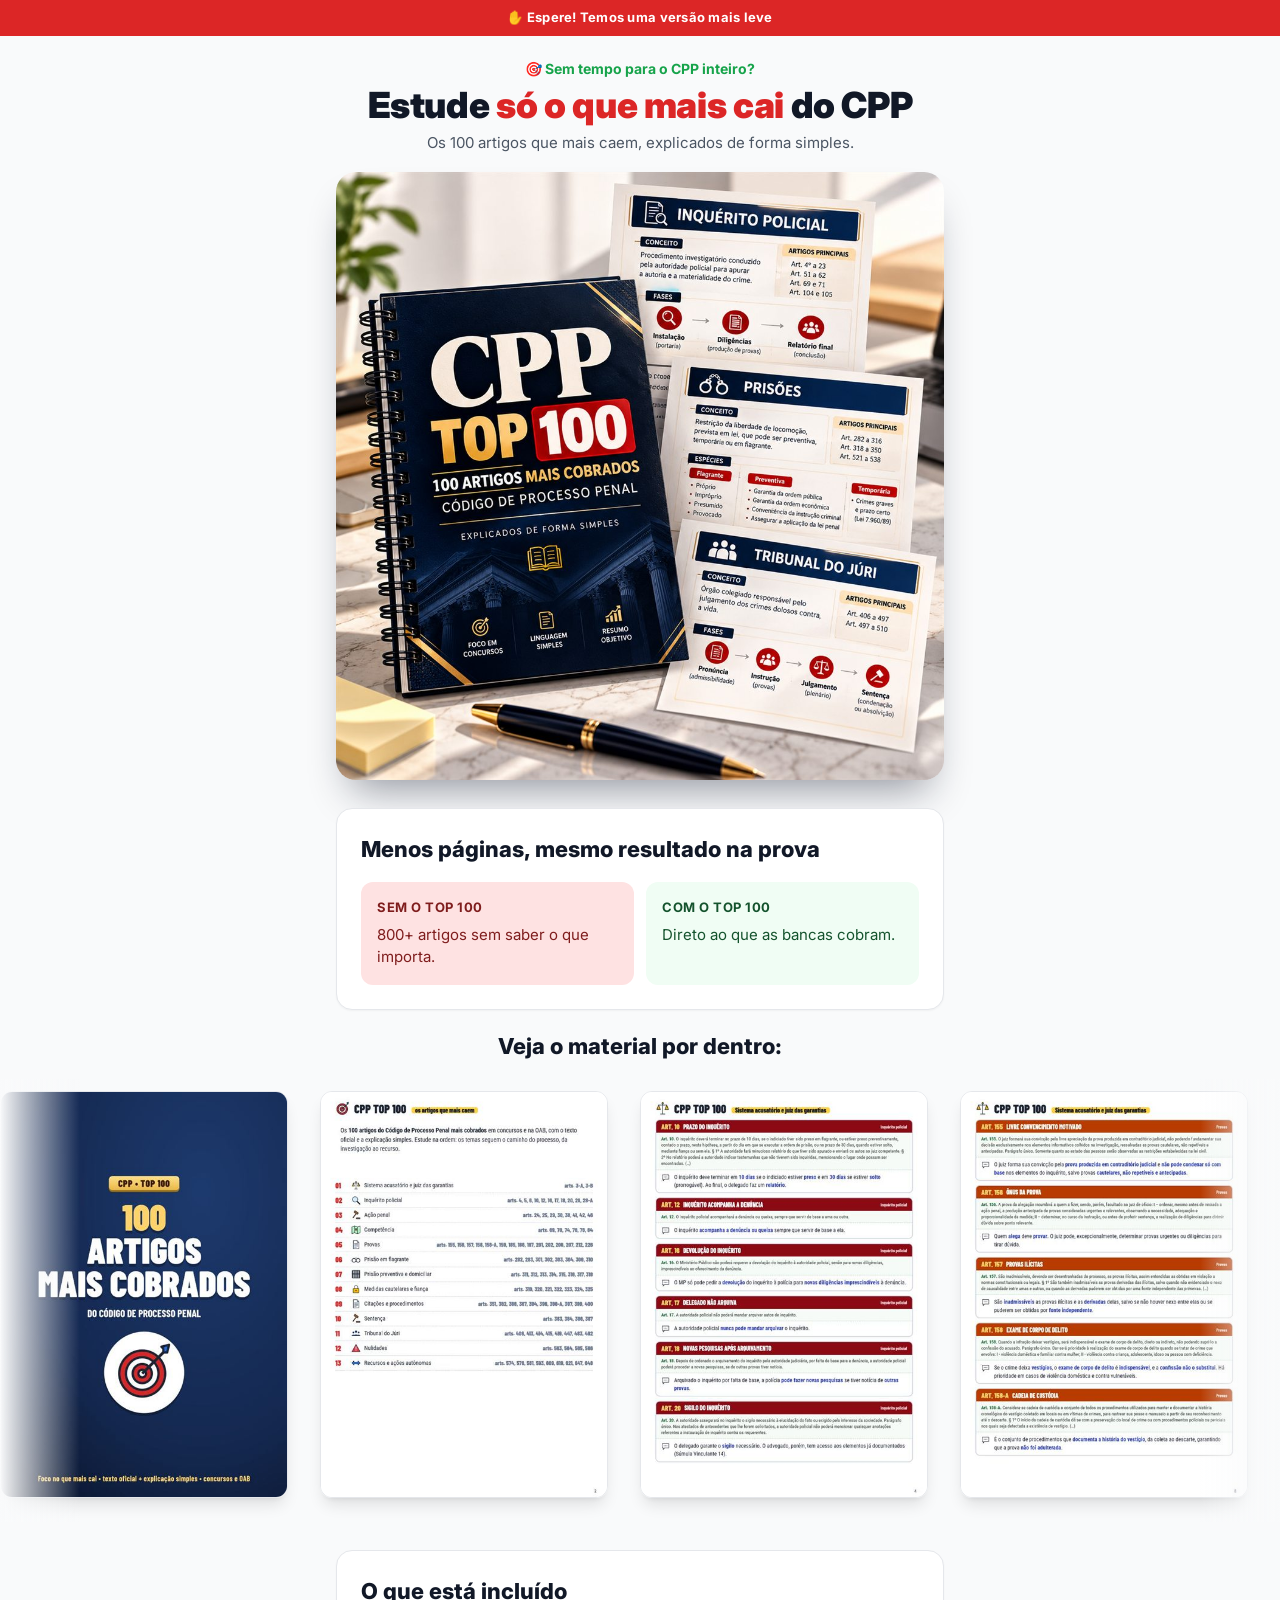
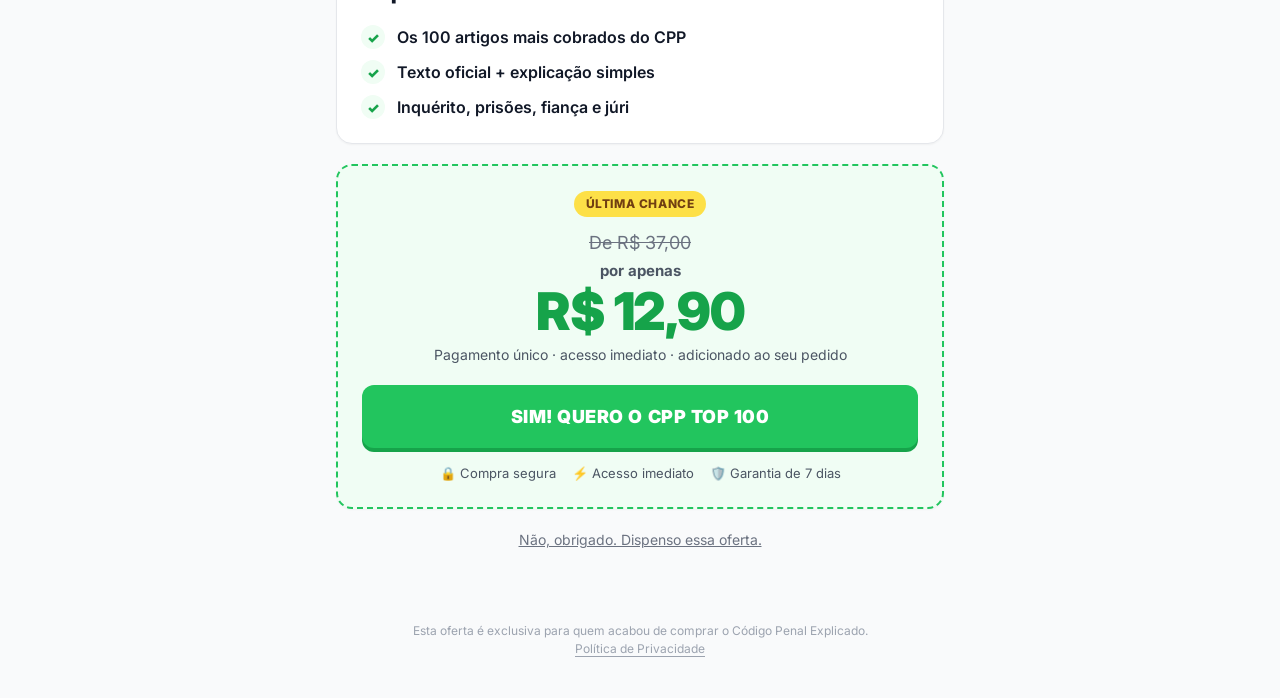
==== downsell-cpp.html @ beed6013 "Fonte Inter em todas as páginas: mesmo peso no celular e no PC Co-Authored-By: Claude Opus 5.5 <nore" ====
<!DOCTYPE html>
<html lang="pt-BR">
  <head>
    <meta charset="utf-8">
    <meta name="viewport" content="width=device-width, initial-scale=1.0">
    <script src="https://utmizey.com.br/v3/utmizey.js" data-utmizey-id="f74967ea-33e1-4a2a-aa40-24873eb88c4c" defer></script>
    <script src="https://utmizey.com.br/v3/pixel.js" data-utmizey-pixel="99d56e5e-07d9-4719-a9d8-e78e670f6ea5" defer></script>
    <meta name="robots" content="noindex">
    <link rel="icon" href="img/favicon.svg" type="image/svg+xml">
    <link rel="apple-touch-icon" href="img/apple-touch-icon.png">
    <title>Última chance: CPP Top 100</title>
        <link rel="preconnect" href="https://fonts.googleapis.com">
    <link rel="preconnect" href="https://fonts.gstatic.com" crossorigin>
    <link rel="stylesheet" href="https://fonts.googleapis.com/css2?family=Inter:wght@400;500;600;700;800;900&display=swap">
    <link rel="stylesheet" href="css/funil.css?v=202610282315">
    <link rel="preload" as="image" href="img/kit-cpp-top100.jpg" fetchpriority="high">
    <script src="js/funil.js?v=202610281955" defer></script>
    <link rel="prefetch" href="upsell-legislacao.html">
    <link rel="prefetch" as="image" href="img/kit-legislacao.jpg">
    <script type="speculationrules">{"prefetch": [{"source": "list", "urls": ["upsell-legislacao.html"]}]}</script>
  </head>
  <body>
    <div class="faixa">✋ Espere! Temos uma versão mais leve</div>

    <main>
      <header class="topo">
        <p class="pre">🎯 Sem tempo para o CPP inteiro?</p>
        <h1>Estude <mark>só o que mais cai</mark> do CPP</h1>
        <p class="sub">Os 100 artigos que mais caem, explicados de forma simples.</p>
      </header>

      <img class="foto-produto" fetchpriority="high" src="img/kit-cpp-top100.jpg" width="1000" height="1000"
           alt="CPP Top 100: caderno com os 100 artigos mais cobrados do Código de Processo Penal e fichas de inquérito, prisões e júri">

      <section class="card">
        <h2>Menos páginas, mesmo resultado na prova</h2>
        <div class="comparativo">
          <div class="ruim"><b>Sem o Top 100</b>800+ artigos sem saber o que importa.</div>
          <div class="bom"><b>Com o Top 100</b>Direto ao que as bancas cobram.</div>
        </div>
      </section>

      <section class="vitrine">
        <h2>Veja o material por dentro:</h2>
        <div class="carrossel">
          <div class="carrossel-trilho">
            <img src="img/top100-paginas/pagina-01.jpg" width="480" height="680" alt="Capa do CPP Top 100" loading="lazy" decoding="async">
            <img src="img/top100-paginas/pagina-02.jpg" width="480" height="680" alt="Sumário com os 13 temas e os artigos" loading="lazy" decoding="async">
            <img src="img/top100-paginas/pagina-04.jpg" width="480" height="680" alt="Página de artigos sobre inquérito policial" loading="lazy" decoding="async">
            <img src="img/top100-paginas/pagina-08.jpg" width="480" height="680" alt="Página de artigos sobre provas" loading="lazy" decoding="async">
            <img src="img/top100-paginas/pagina-12.jpg" width="480" height="680" alt="Página de artigos sobre prisão" loading="lazy" decoding="async">
            <img src="img/top100-paginas/pagina-15.jpg" width="480" height="680" alt="Página de artigos sobre medidas cautelares e fiança" loading="lazy" decoding="async">
            <img src="img/top100-paginas/pagina-19.jpg" width="480" height="680" alt="Página de artigos sobre o Tribunal do Júri" loading="lazy" decoding="async">
            <img src="img/top100-paginas/pagina-23.jpg" width="480" height="680" alt="Resumo final" loading="lazy" decoding="async">
            <!-- Cópia para o loop contínuo -->
            <img src="img/top100-paginas/pagina-01.jpg" width="480" height="680" alt="" aria-hidden="true" loading="lazy" decoding="async">
            <img src="img/top100-paginas/pagina-02.jpg" width="480" height="680" alt="" aria-hidden="true" loading="lazy" decoding="async">
            <img src="img/top100-paginas/pagina-04.jpg" width="480" height="680" alt="" aria-hidden="true" loading="lazy" decoding="async">
            <img src="img/top100-paginas/pagina-08.jpg" width="480" height="680" alt="" aria-hidden="true" loading="lazy" decoding="async">
            <img src="img/top100-paginas/pagina-12.jpg" width="480" height="680" alt="" aria-hidden="true" loading="lazy" decoding="async">
            <img src="img/top100-paginas/pagina-15.jpg" width="480" height="680" alt="" aria-hidden="true" loading="lazy" decoding="async">
            <img src="img/top100-paginas/pagina-19.jpg" width="480" height="680" alt="" aria-hidden="true" loading="lazy" decoding="async">
            <img src="img/top100-paginas/pagina-23.jpg" width="480" height="680" alt="" aria-hidden="true" loading="lazy" decoding="async">
          </div>
        </div>
      </section>

      <section class="card">
        <h2>O que está incluído</h2>
        <ul class="lista compacta">
          <li><strong>Os 100 artigos mais cobrados do CPP</strong></li>
          <li><strong>Texto oficial + explicação simples</strong></li>
          <li><strong>Inquérito, prisões, fiança e júri</strong></li>
        </ul>
      </section>

      <section class="card oferta">
        <span class="selo">Última chance</span>
        <p class="de">De R$ 37,00</p>
        <p class="por">por apenas</p>
        <p class="preco">R$ 12,90</p>
        <p class="nota">Pagamento único · acesso imediato · adicionado ao seu pedido</p>

        <!-- Se a plataforma tiver upsell de 1 clique (Kiwify/Hotmart), cole o script dela no lugar deste botão. -->
        <a class="btn btn-verde btn-pulso" data-checkout="cpp-top100" href="#">Sim! Quero o CPP Top 100</a>

        <div class="seguro">
          <span>🔒 Compra segura</span>
          <span>⚡ Acesso imediato</span>
          <span>🛡️ Garantia de 7 dias</span>
        </div>
      </section>

      <a class="recusar" href="upsell-legislacao.html">Não, obrigado. Dispenso essa oferta.</a>
    </main>

    <footer>Esta oferta é exclusiva para quem acabou de comprar o Código Penal Explicado.<br><a href="politica-privacidade.html">Política de Privacidade</a></footer>
  </body>
</html>
---- css/funil.css ----
/* Páginas do funil pós-compra. Segue o visual do site principal. */
:root {
  --fundo: #f9fafb;
  --card: #ffffff;
  --texto: #111827;
  --texto-suave: #4b5563;
  --borda: #e5e7eb;
  --vermelho: #dc2626;
  --vermelho-claro: #fee2e2;
  --verde: #22c55e;
  --verde-escuro: #16a34a;
  --verde-claro: #f0fdf4;
  --azul: #2563eb;
  --amarelo: #fde047;
}

* { box-sizing: border-box; margin: 0; }
[hidden] { display: none !important; }

body {
  background: var(--fundo);
  color: var(--texto);
  font-family: "Inter", -apple-system, BlinkMacSystemFont, "Segoe UI", Roboto, "Helvetica Neue", Arial, sans-serif;
  line-height: 1.5;
  -webkit-font-smoothing: antialiased;
  overflow-x: hidden;
  overflow-x: clip;
}

.faixa {
  background: var(--vermelho);
  color: #fff;
  text-align: center;
  padding: 8px 16px;
  font-size: 13px;
  font-weight: 700;
  letter-spacing: .02em;
}
.faixa.verde { background: var(--verde-escuro); }

.etapas {
  display: flex;
  justify-content: center;
  gap: 6px;
  padding: 10px 16px 4px;
  font-size: 11px;
  font-weight: 700;
  text-transform: uppercase;
  letter-spacing: .04em;
  color: #9ca3af;
  white-space: nowrap;
}
.etapas span { display: flex; align-items: center; gap: 6px; }
.etapas .feita { color: var(--verde-escuro); }
.etapas .atual { color: var(--texto); }
.etapas .sep { color: #d1d5db; }

main {
  max-width: 640px;
  margin: 0 auto;
  padding: 8px 16px 48px;
}

.selo {
  display: inline-block;
  background: var(--amarelo);
  color: #713f12;
  font-size: 12px;
  font-weight: 800;
  text-transform: uppercase;
  letter-spacing: .05em;
  padding: 4px 12px;
  border-radius: 999px;
  margin-bottom: 12px;
}

.topo { text-align: center; margin: 14px 0 18px; }
.topo .pre { color: var(--verde-escuro); font-size: 14px; font-weight: 700; margin-bottom: 6px; }
h1 {
  font-size: clamp(24px, 6.4vw, 36px);
  line-height: 1.15;
  font-weight: 900;
  letter-spacing: -.01em;
  text-wrap: balance;
}
h1 mark { background: none; color: var(--vermelho); }
.topo .sub { color: var(--texto-suave); font-size: 15px; margin-top: 6px; text-wrap: balance; }

h2 {
  font-size: 22px;
  font-weight: 800;
  margin-bottom: 16px;
  text-wrap: balance;
}

.card {
  background: var(--card);
  border: 1px solid var(--borda);
  border-radius: 16px;
  padding: 24px;
  box-shadow: 0 1px 2px rgb(0 0 0 / .04);
  margin-bottom: 20px;
}

.foto-produto {
  display: block;
  width: 100%;
  height: auto;
  margin: 0 auto 28px;
  border-radius: 20px;
  box-shadow: 0 24px 40px -16px rgb(15 23 42 / .45);
}

/* Carrossel de páginas do material, no mesmo estilo do site principal. */
.vitrine { margin: 8px 0 28px; }
.vitrine h2 { text-align: center; }
.carrossel {
  position: relative;
  overflow: hidden;
  width: 100vw;
  margin-left: calc(50% - 50vw);
  padding: 12px 0 24px;
}
.carrossel::before,
.carrossel::after {
  content: "";
  position: absolute;
  top: 0;
  bottom: 0;
  width: 32px;
  z-index: 1;
  pointer-events: none;
}
.carrossel::before { left: 0; background: linear-gradient(to right, var(--fundo), transparent); }
.carrossel::after { right: 0; background: linear-gradient(to left, var(--fundo), transparent); }
.carrossel-trilho {
  display: flex;
  gap: 16px;
  width: max-content;
  animation: rolar 30s linear infinite;
  will-change: transform;
}
.carrossel-trilho img {
  width: 240px;
  height: auto;
  flex: none;
  border-radius: 12px;
  border: 1px solid var(--borda);
  box-shadow: 0 10px 15px -3px rgb(0 0 0 / .1), 0 4px 6px -4px rgb(0 0 0 / .1);
}
/* Metade do trilho + metade de um espaço, para o loop não dar pulo. */
@keyframes rolar { to { transform: translateX(calc(-50% - 8px)); } }
@media (min-width: 768px) {
  .carrossel::before, .carrossel::after { width: 80px; }
  .carrossel-trilho { gap: 32px; }
  .carrossel-trilho img { width: 288px; }
  @keyframes rolar { to { transform: translateX(calc(-50% - 16px)); } }
}
@media (prefers-reduced-motion: reduce) { .carrossel-trilho { animation-duration: 120s; } }

/* Capa do produto feita em CSS, usada enquanto a página não tem foto. */
.capa {
  width: 190px;
  aspect-ratio: 3 / 4;
  margin: 0 auto 28px;
  border-radius: 6px 14px 14px 6px;
  padding: 22px 18px;
  display: flex;
  flex-direction: column;
  justify-content: space-between;
  color: #fff;
  background: linear-gradient(150deg, #1e3a8a, #0f172a);
  box-shadow: inset 8px 0 0 rgb(0 0 0 / .25), 0 18px 30px -10px rgb(15 23 42 / .55);
  transform: rotate(-3deg);
}
.capa.roxa { background: linear-gradient(150deg, #6d28d9, #1e1b4b); box-shadow: inset 8px 0 0 rgb(0 0 0 / .25), 0 18px 30px -10px rgb(30 27 75 / .55); }
.capa .capa-tag { font-size: 10px; font-weight: 800; letter-spacing: .12em; text-transform: uppercase; opacity: .75; }
.capa .capa-titulo { font-size: 22px; font-weight: 900; line-height: 1.05; }
.capa .capa-titulo small { display: block; font-size: 12px; font-weight: 700; margin-top: 8px; color: var(--amarelo); }
.capa .capa-rodape { font-size: 10px; font-weight: 700; opacity: .7; }

.lista { list-style: none; padding: 0; display: grid; gap: 14px; }
.lista li { display: flex; gap: 12px; align-items: flex-start; }
.lista li::before {
  content: "✓";
  flex: none;
  width: 24px;
  height: 24px;
  border-radius: 999px;
  background: var(--verde-claro);
  color: var(--verde-escuro);
  font-weight: 900;
  font-size: 14px;
  display: grid;
  place-items: center;
  margin-top: 1px;
}
.lista strong { display: block; }
.lista span { color: var(--texto-suave); font-size: 15px; }
.lista.compacta { gap: 10px; }
.lista.compacta li { align-items: center; }
.lista.compacta strong { font-weight: 600; }
.lista small { margin-left: auto; padding-left: 8px; color: #9ca3af; font-size: 13px; white-space: nowrap; }

.dor { color: var(--texto-suave); font-size: 17px; }
.dor p + p { margin-top: 12px; }
.dor strong { color: var(--texto); }

.oferta {
  text-align: center;
  border: 2px dashed var(--verde);
  background: var(--verde-claro);
}
.oferta .de { color: #6b7280; text-decoration: line-through; font-size: 18px; }
.oferta .por { font-size: 15px; font-weight: 700; color: var(--texto-suave); margin-top: 4px; }
.oferta .preco { font-size: 52px; font-weight: 900; line-height: 1.1; color: var(--verde-escuro); letter-spacing: -.02em; }
.oferta .nota { font-size: 14px; color: var(--texto-suave); margin: 4px 0 20px; }

.btn {
  display: block;
  width: 100%;
  text-align: center;
  text-decoration: none;
  font-weight: 900;
  text-transform: uppercase;
  letter-spacing: .03em;
  border-radius: 12px;
  transition: transform .1s, box-shadow .1s, background .15s;
}
.btn-verde {
  background: var(--verde);
  color: #fff;
  font-size: 18px;
  padding: 18px 16px;
  box-shadow: 0 4px 0 var(--verde-escuro);
}
.btn-verde:hover { background: var(--verde-escuro); transform: translateY(2px); box-shadow: 0 2px 0 var(--verde-escuro); }
.btn-pequeno { width: auto; font-size: 14px; padding: 10px 18px; }
/* Brilho verde suave e "respiração" lenta nos botões de compra */
.btn-verde:not(.btn-pequeno) { animation: respira 3.2s ease-in-out infinite; }
.btn-verde:not(.btn-pequeno):hover { animation-play-state: paused; }
@keyframes respira {
  0%, 100% { transform: scale(1); filter: drop-shadow(0 6px 14px rgb(34 197 94 / .28)); }
  50% { transform: scale(1.02); filter: drop-shadow(0 10px 24px rgb(34 197 94 / .5)); }
}
@media (prefers-reduced-motion: reduce) { .btn-verde:not(.btn-pequeno) { animation: none; filter: drop-shadow(0 6px 14px rgb(34 197 94 / .35)); } }

.recusar {
  display: block;
  text-align: center;
  margin-top: 18px;
  color: #6b7280;
  font-size: 14px;
  text-decoration: underline;
}
.recusar:hover { color: var(--texto); }

.seguro { display: flex; justify-content: center; gap: 16px; flex-wrap: wrap; margin-top: 16px; font-size: 13px; color: var(--texto-suave); }

.garantia { display: flex; gap: 16px; align-items: center; }
.garantia .icone { flex: none; width: 64px; height: 64px; border-radius: 999px; background: #eff6ff; border: 3px solid #dbeafe; display: grid; place-items: center; font-size: 30px; }
.garantia p { color: var(--texto-suave); font-size: 15px; }

.comparativo { display: grid; grid-template-columns: 1fr 1fr; gap: 12px; }
.comparativo > div { border-radius: 12px; padding: 16px; font-size: 15px; }
.comparativo .ruim { background: var(--vermelho-claro); color: #7f1d1d; }
.comparativo .bom { background: var(--verde-claro); color: #14532d; }
.comparativo b { display: block; margin-bottom: 6px; font-size: 13px; text-transform: uppercase; letter-spacing: .04em; }
@media (max-width: 480px) { .comparativo { grid-template-columns: 1fr; } }

.entregas { list-style: none; padding: 0; display: grid; gap: 12px; }
.entrega { display: flex; align-items: center; gap: 12px; padding: 14px; border: 1px solid var(--borda); border-radius: 12px; }
.entrega-icone { font-size: 24px; }
.entrega-nome { flex: 1; font-weight: 700; }
@media (max-width: 420px) { .entrega { flex-wrap: wrap; } .entrega .btn { width: 100%; } }

.btn-zap { background: #25d366; color: #fff; box-shadow: 0 4px 0 #128c7e; font-size: 16px; padding: 14px; margin-top: 16px; }

footer { text-align: center; font-size: 12px; color: #9ca3af; padding: 24px 16px 40px; }

/* Passo a passo da página de obrigado */
.passos { list-style: none; padding: 0; display: grid; gap: 14px; counter-reset: passo; }
.passos li { position: relative; padding-left: 44px; color: var(--texto-suave); font-size: 15px; counter-increment: passo; }
.passos li::before {
  content: counter(passo);
  position: absolute; left: 0; top: -1px;
  width: 30px; height: 30px; border-radius: 999px;
  background: var(--verde-claro); color: var(--verde-escuro);
  font-weight: 900; font-size: 14px; display: grid; place-items: center;
}
.passos strong { display: block; color: var(--texto); font-size: 16px; }

footer a { color: inherit; text-decoration: underline; text-underline-offset: 3px; }

/* Página de política de privacidade */
.legal { max-width: 720px; padding-top: 28px; }
.legal .voltar { display: inline-block; font-size: 14px; color: var(--texto-suave); margin-bottom: 18px; }
.legal h1 { margin-bottom: 4px; }
.legal .atualizada { color: #9ca3af; font-size: 13px; margin-bottom: 20px; }
.legal h2 { font-size: 18px; margin: 28px 0 8px; }
.legal p, .legal li { color: var(--texto-suave); font-size: 15px; line-height: 1.65; }
.legal ul { padding-left: 20px; display: grid; gap: 6px; }
.legal strong { color: var(--texto); }
.legal a { color: var(--azul); }
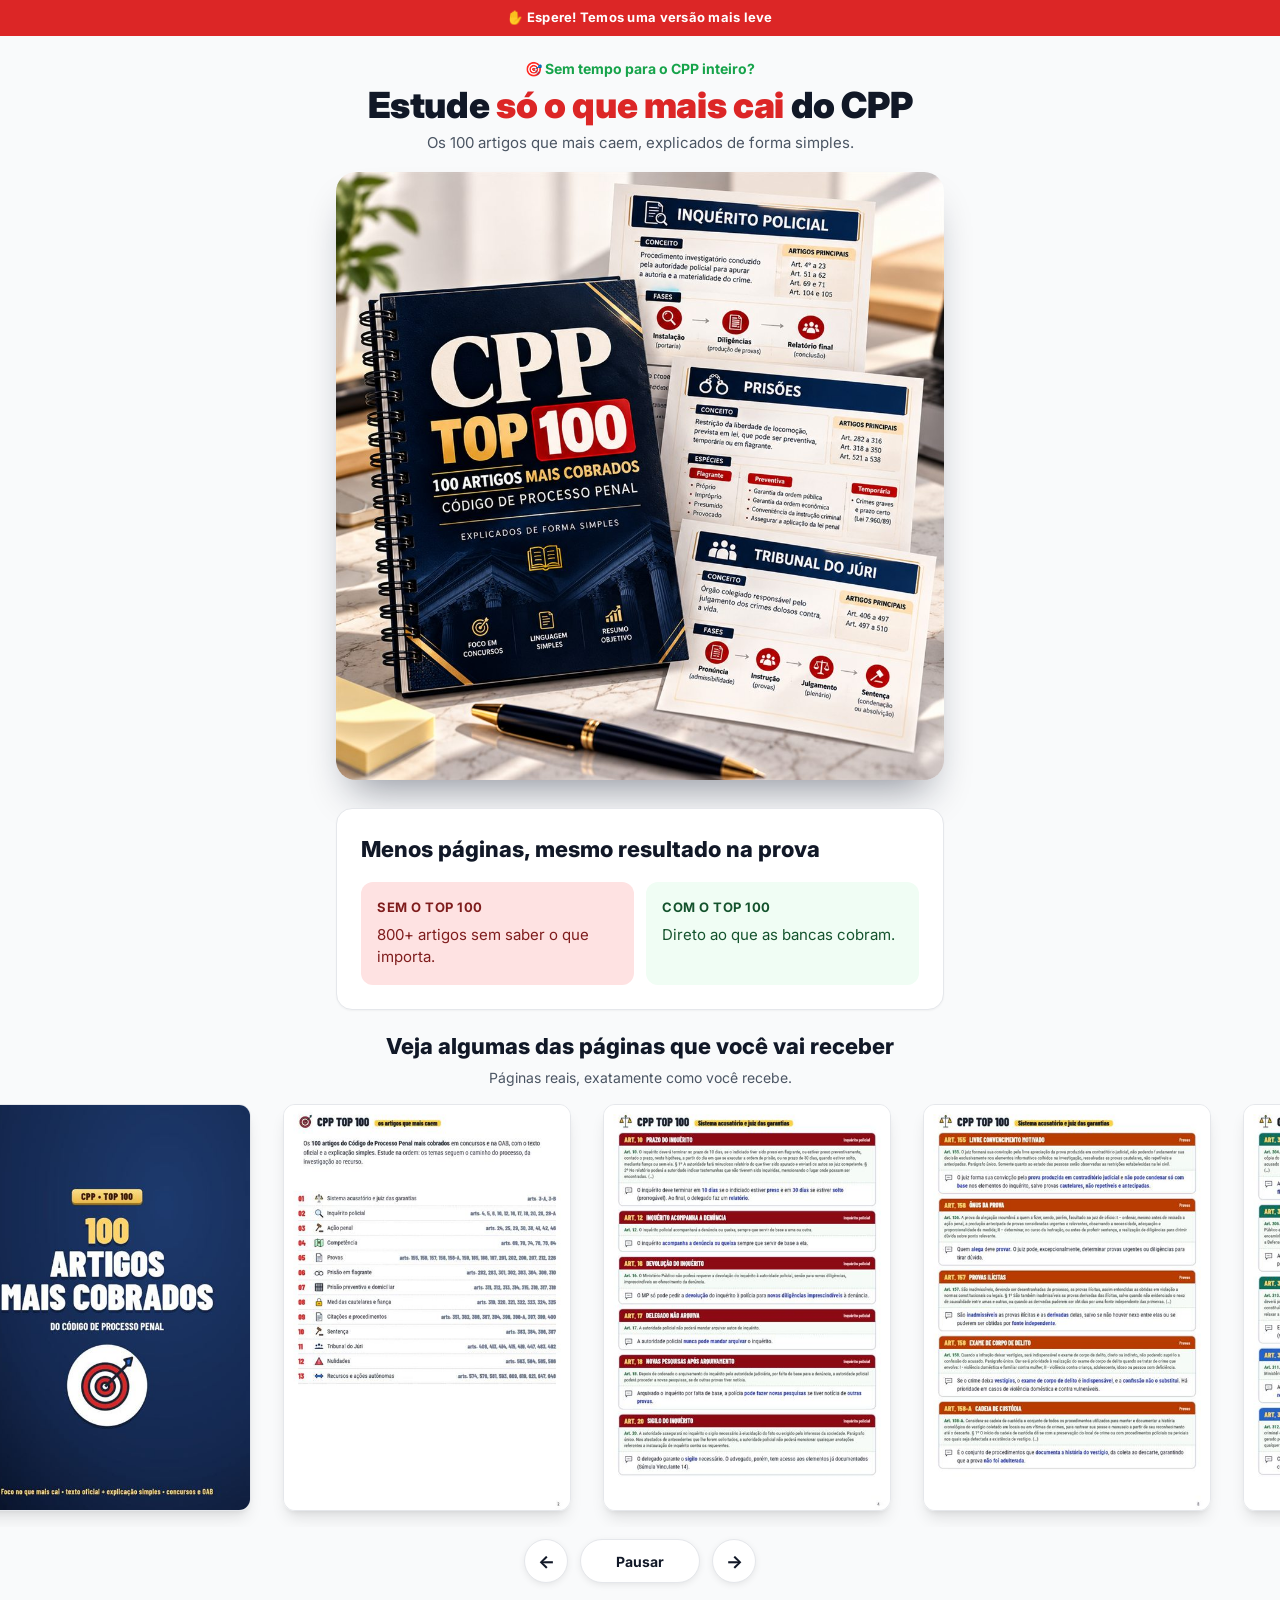
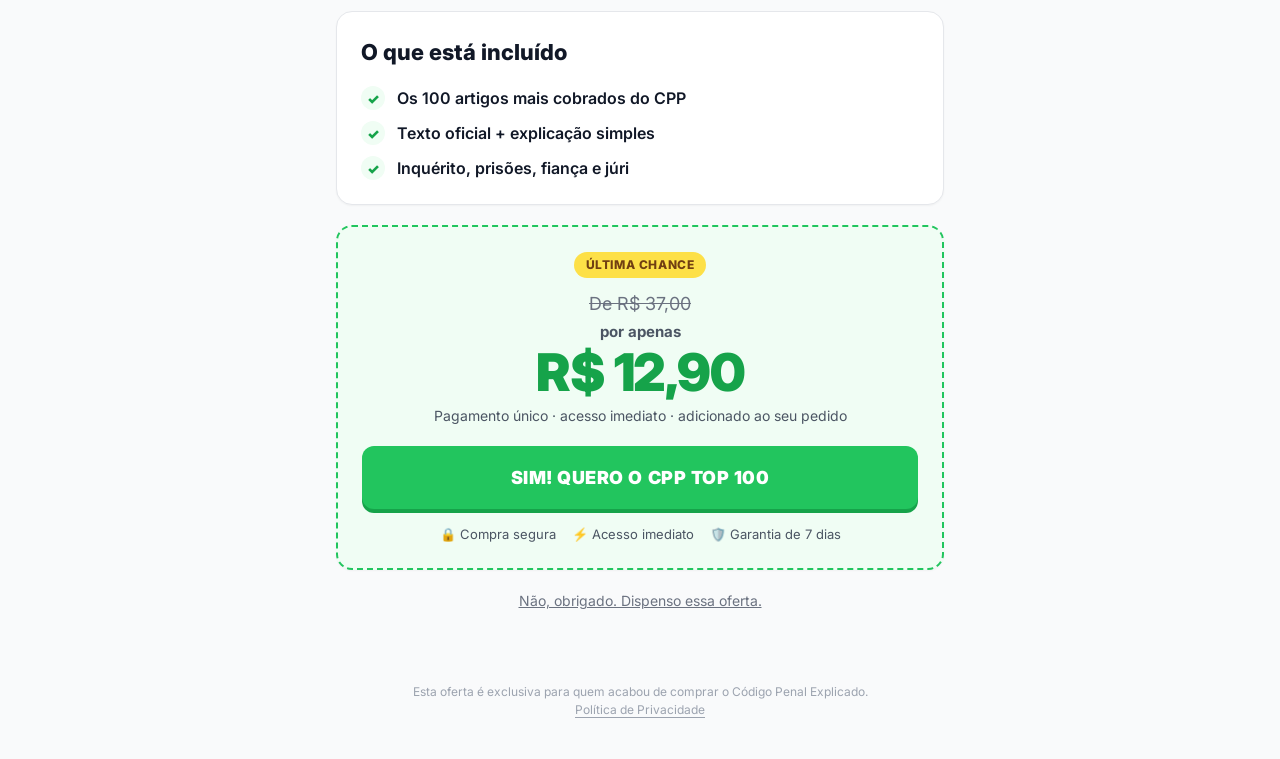
==== commit 9fb43a1a: "Carrossel lento com setas e pausa também nos upsells e downsell Co-Authored-By: Claude Opus 5.5 <nor" ====
--- a/downsell-cpp.html
+++ b/downsell-cpp.html
@@ -9,12 +9,12 @@
     <link rel="icon" href="img/favicon.svg" type="image/svg+xml">
     <link rel="apple-touch-icon" href="img/apple-touch-icon.png">
     <title>Última chance: CPP Top 100</title>
-        <link rel="preconnect" href="https://fonts.googleapis.com">
+    <link rel="preconnect" href="https://fonts.googleapis.com">
     <link rel="preconnect" href="https://fonts.gstatic.com" crossorigin>
     <link rel="stylesheet" href="https://fonts.googleapis.com/css2?family=Inter:wght@400;500;600;700;800;900&display=swap">
-    <link rel="stylesheet" href="css/funil.css?v=202610282315">
+    <link rel="stylesheet" href="css/funil.css?v=202610291420">
     <link rel="preload" as="image" href="img/kit-cpp-top100.jpg" fetchpriority="high">
-    <script src="js/funil.js?v=202610281955" defer></script>
+    <script src="js/funil.js?v=202610291420" defer></script>
     <link rel="prefetch" href="upsell-legislacao.html">
     <link rel="prefetch" as="image" href="img/kit-legislacao.jpg">
     <script type="speculationrules">{"prefetch": [{"source": "list", "urls": ["upsell-legislacao.html"]}]}</script>
@@ -41,7 +41,8 @@
       </section>
 
       <section class="vitrine">
-        <h2>Veja o material por dentro:</h2>
+        <h2>Veja algumas das páginas que você vai receber</h2>
+        <p class="vitrine-sub">Páginas reais, exatamente como você recebe.</p>
         <div class="carrossel">
           <div class="carrossel-trilho">
             <img src="img/top100-paginas/pagina-01.jpg" width="480" height="680" alt="Capa do CPP Top 100" loading="lazy" decoding="async">
--- a/css/funil.css
+++ b/css/funil.css
@@ -111,35 +111,25 @@
   box-shadow: 0 24px 40px -16px rgb(15 23 42 / .45);
 }
 
-/* Carrossel de páginas do material, no mesmo estilo do site principal. */
+/* Carrossel de páginas do material: anda devagar sozinho, com setas e pausa (controle em funil.js). */
 .vitrine { margin: 8px 0 28px; }
-.vitrine h2 { text-align: center; }
+.vitrine h2 { text-align: center; text-wrap: balance; margin-bottom: 4px; }
+.vitrine-sub { text-align: center; color: var(--texto-suave); font-size: 14px; margin: 0; }
 .carrossel {
   position: relative;
-  overflow: hidden;
   width: 100vw;
   margin-left: calc(50% - 50vw);
-  padding: 12px 0 24px;
-}
-.carrossel::before,
-.carrossel::after {
-  content: "";
-  position: absolute;
-  top: 0;
-  bottom: 0;
-  width: 32px;
-  z-index: 1;
-  pointer-events: none;
-}
-.carrossel::before { left: 0; background: linear-gradient(to right, var(--fundo), transparent); }
-.carrossel::after { right: 0; background: linear-gradient(to left, var(--fundo), transparent); }
+  padding: 12px 0 8px;
+}
 .carrossel-trilho {
   display: flex;
   gap: 16px;
-  width: max-content;
-  animation: rolar 30s linear infinite;
-  will-change: transform;
-}
+  overflow-x: auto;
+  padding: 4px 16px 16px;
+  scrollbar-width: none;
+  -webkit-overflow-scrolling: touch;
+}
+.carrossel-trilho::-webkit-scrollbar { display: none; }
 .carrossel-trilho img {
   width: 240px;
   height: auto;
@@ -147,16 +137,28 @@
   border-radius: 12px;
   border: 1px solid var(--borda);
   box-shadow: 0 10px 15px -3px rgb(0 0 0 / .1), 0 4px 6px -4px rgb(0 0 0 / .1);
-}
-/* Metade do trilho + metade de um espaço, para o loop não dar pulo. */
-@keyframes rolar { to { transform: translateX(calc(-50% - 8px)); } }
+  user-select: none;
+}
+.carrossel-ctrl { display: flex; justify-content: center; align-items: center; gap: 12px; margin-top: 4px; }
+.carrossel-ctrl button {
+  height: 44px;
+  border-radius: 999px;
+  background: #fff;
+  border: 1px solid var(--borda);
+  box-shadow: 0 2px 8px -2px rgb(0 0 0 / .12);
+  color: #111827;
+  font: inherit;
+  font-weight: 700;
+  cursor: pointer;
+}
+.carrossel-ctrl .seta { width: 44px; font-size: 18px; }
+.carrossel-ctrl .pausa { padding: 0 22px; font-size: 14px; min-width: 120px; }
+.carrossel-ctrl button:active { transform: scale(.96); }
 @media (min-width: 768px) {
-  .carrossel::before, .carrossel::after { width: 80px; }
   .carrossel-trilho { gap: 32px; }
   .carrossel-trilho img { width: 288px; }
-  @keyframes rolar { to { transform: translateX(calc(-50% - 16px)); } }
-}
-@media (prefers-reduced-motion: reduce) { .carrossel-trilho { animation-duration: 120s; } }
+}
+
 
 /* Capa do produto feita em CSS, usada enquanto a página não tem foto. */
 .capa {
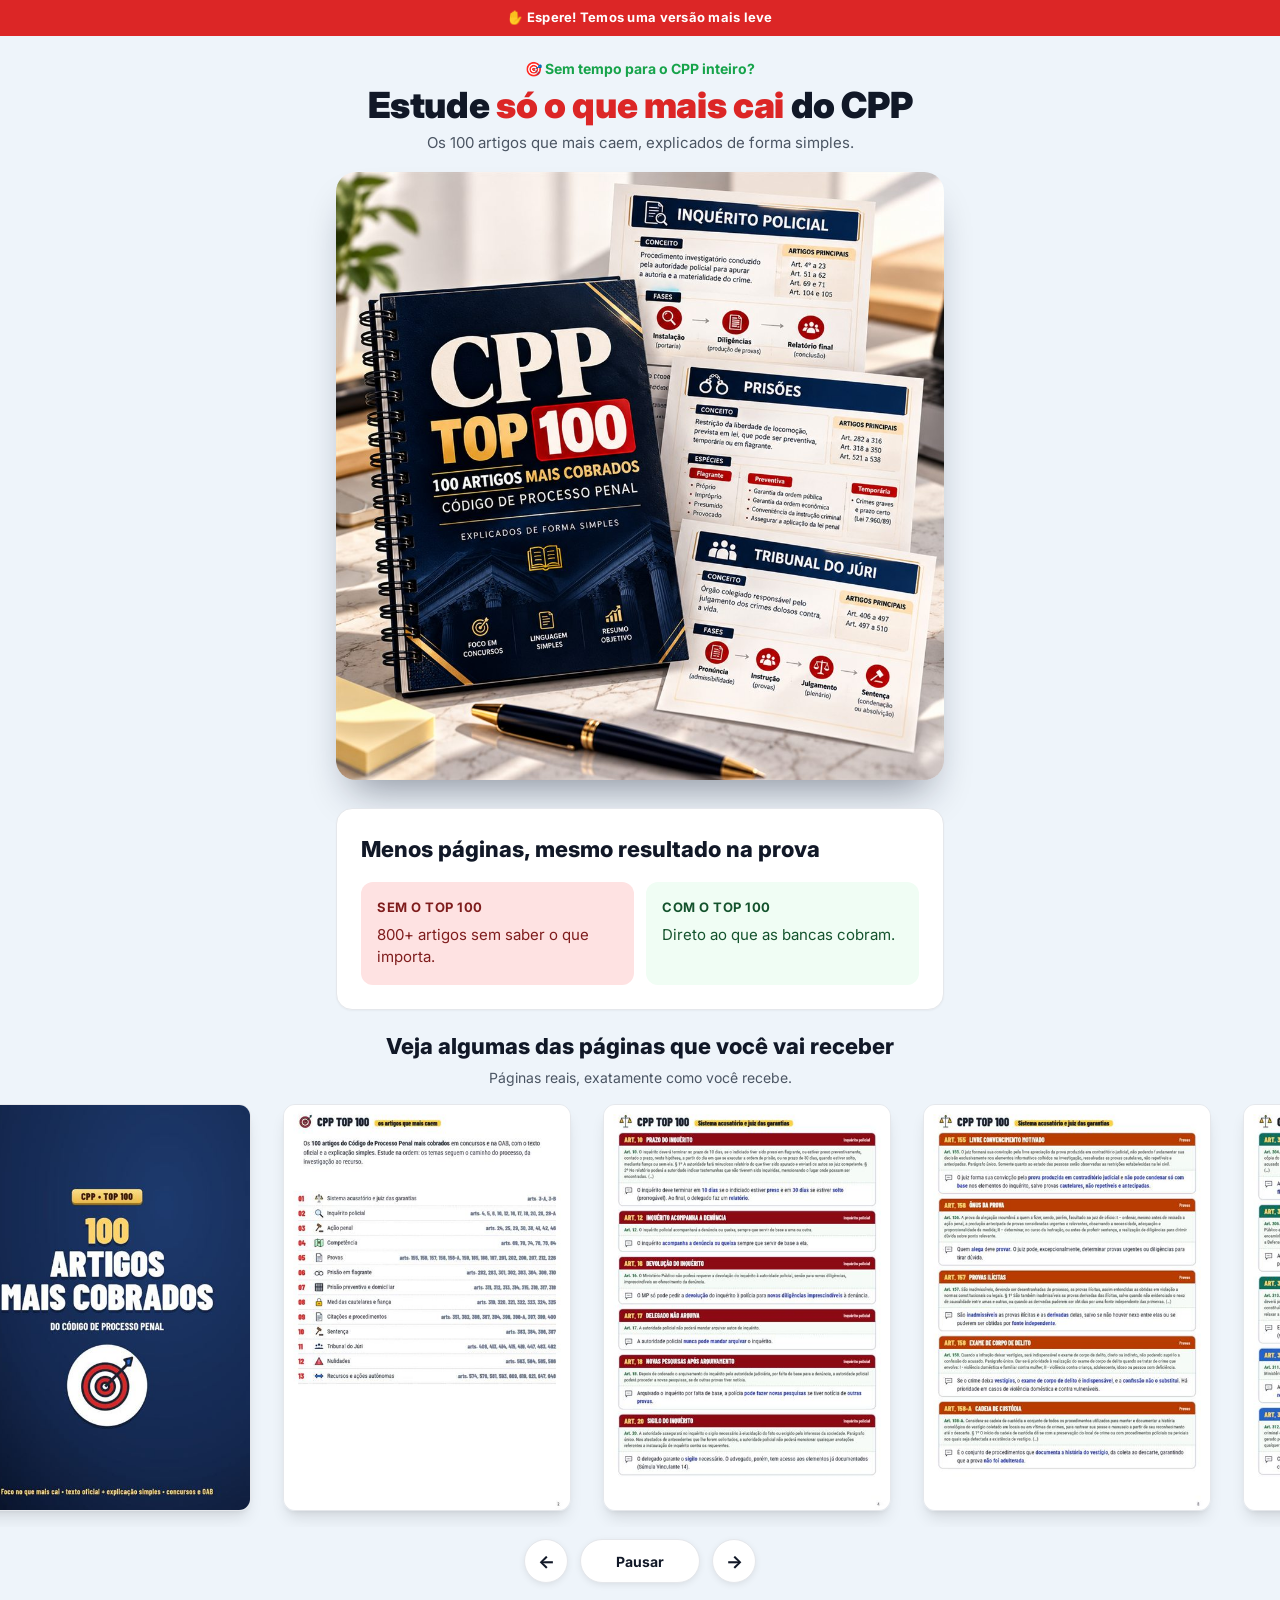
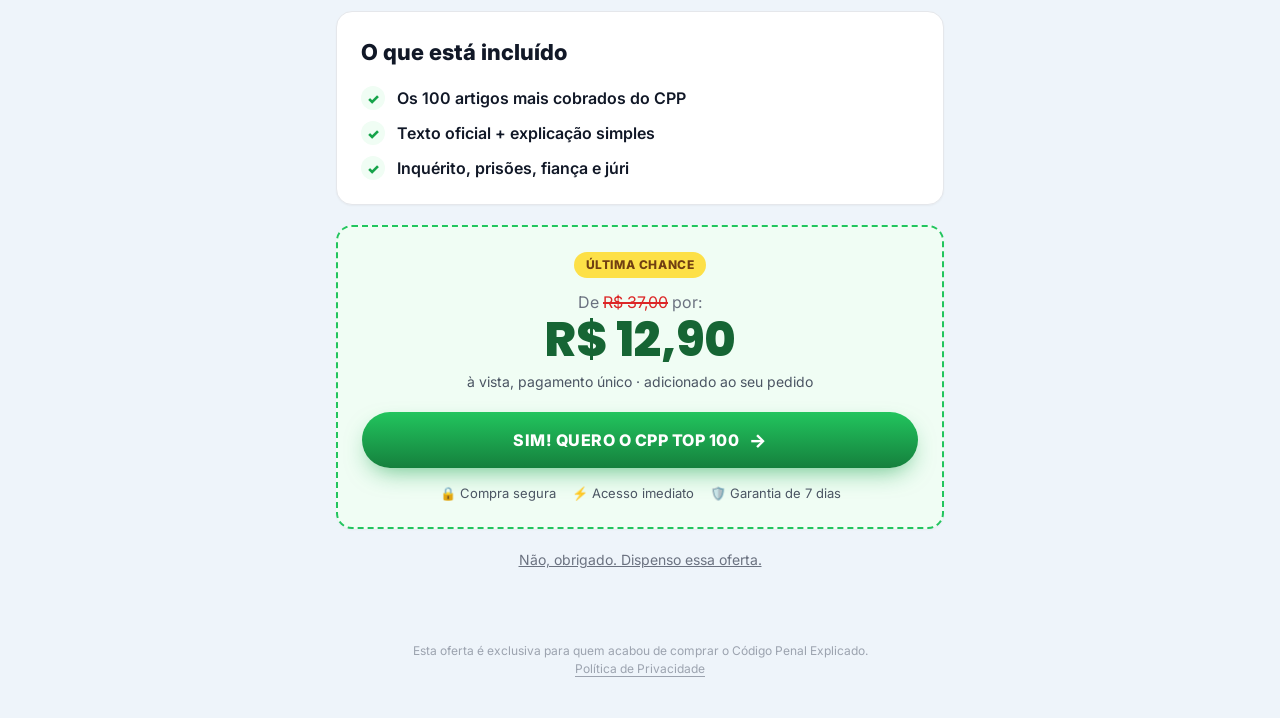
==== commit 24beed7e: "Botões em pílula com degradê e seta em todo o site, fundo azul clarinho e FAQ em cartões Co-Authored" ====
--- a/downsell-cpp.html
+++ b/downsell-cpp.html
@@ -11,10 +11,10 @@
     <title>Última chance: CPP Top 100</title>
     <link rel="preconnect" href="https://fonts.googleapis.com">
     <link rel="preconnect" href="https://fonts.gstatic.com" crossorigin>
-    <link rel="stylesheet" href="https://fonts.googleapis.com/css2?family=Inter:wght@400;500;600;700;800;900&display=swap">
-    <link rel="stylesheet" href="css/funil.css?v=202610291420">
+    <link rel="stylesheet" href="https://fonts.googleapis.com/css2?family=Inter:wght@400;500;600;700;800;900&family=Poppins:wght@700;800&display=swap">
+    <link rel="stylesheet" href="css/funil.css?v=202610291700">
     <link rel="preload" as="image" href="img/kit-cpp-top100.jpg" fetchpriority="high">
-    <script src="js/funil.js?v=202610291420" defer></script>
+    <script src="js/funil.js?v=202610291700" defer></script>
     <link rel="prefetch" href="upsell-legislacao.html">
     <link rel="prefetch" as="image" href="img/kit-legislacao.jpg">
     <script type="speculationrules">{"prefetch": [{"source": "list", "urls": ["upsell-legislacao.html"]}]}</script>
@@ -77,10 +77,9 @@
 
       <section class="card oferta">
         <span class="selo">Última chance</span>
-        <p class="de">De R$ 37,00</p>
-        <p class="por">por apenas</p>
+        <p class="de">De <s>R$ 37,00</s> por:</p>
         <p class="preco">R$ 12,90</p>
-        <p class="nota">Pagamento único · acesso imediato · adicionado ao seu pedido</p>
+        <p class="nota">à vista, pagamento único · adicionado ao seu pedido</p>
 
         <!-- Se a plataforma tiver upsell de 1 clique (Kiwify/Hotmart), cole o script dela no lugar deste botão. -->
         <a class="btn btn-verde btn-pulso" data-checkout="cpp-top100" href="#">Sim! Quero o CPP Top 100</a>
--- a/css/funil.css
+++ b/css/funil.css
@@ -1,6 +1,6 @@
 /* Páginas do funil pós-compra. Segue o visual do site principal. */
 :root {
-  --fundo: #f9fafb;
+  --fundo: #eef4fa;
   --card: #ffffff;
   --texto: #111827;
   --texto-suave: #4b5563;
@@ -213,9 +213,10 @@
   border: 2px dashed var(--verde);
   background: var(--verde-claro);
 }
-.oferta .de { color: #6b7280; text-decoration: line-through; font-size: 18px; }
+.oferta .de { color: #6b7280; font-size: 16px; }
+.oferta .de s { color: #dc2626; text-decoration-thickness: 2px; }
 .oferta .por { font-size: 15px; font-weight: 700; color: var(--texto-suave); margin-top: 4px; }
-.oferta .preco { font-size: 52px; font-weight: 900; line-height: 1.1; color: var(--verde-escuro); letter-spacing: -.02em; }
+.oferta .preco { font-family: "Poppins", "Inter", sans-serif; font-size: 48px; font-weight: 800; line-height: 1.1; color: #166534; letter-spacing: -.01em; }
 .oferta .nota { font-size: 14px; color: var(--texto-suave); margin: 4px 0 20px; }
 
 .btn {
@@ -226,17 +227,24 @@
   font-weight: 900;
   text-transform: uppercase;
   letter-spacing: .03em;
-  border-radius: 12px;
-  transition: transform .1s, box-shadow .1s, background .15s;
+  border-radius: 999px;
+  transition: filter .2s, box-shadow .2s;
 }
 .btn-verde {
-  background: var(--verde);
+  display: flex;
+  align-items: center;
+  justify-content: center;
+  gap: 10px;
+  background: linear-gradient(180deg, #22c55e, #15803d);
   color: #fff;
-  font-size: 18px;
-  padding: 18px 16px;
-  box-shadow: 0 4px 0 var(--verde-escuro);
-}
-.btn-verde:hover { background: var(--verde-escuro); transform: translateY(2px); box-shadow: 0 2px 0 var(--verde-escuro); }
+  font-size: 16px;
+  font-weight: 800;
+  line-height: 1.25;
+  padding: 18px 20px;
+  box-shadow: 0 10px 24px -8px rgb(22 163 74 / .65);
+}
+.btn-verde:not(.btn-pequeno)::after { content: "→"; font-size: 1.15em; line-height: 1; }
+.btn-verde:hover { filter: brightness(1.07); }
 .btn-pequeno { width: auto; font-size: 14px; padding: 10px 18px; }
 /* Brilho verde suave e "respiração" lenta nos botões de compra */
 .btn-verde:not(.btn-pequeno) { animation: respira 3.2s ease-in-out infinite; }
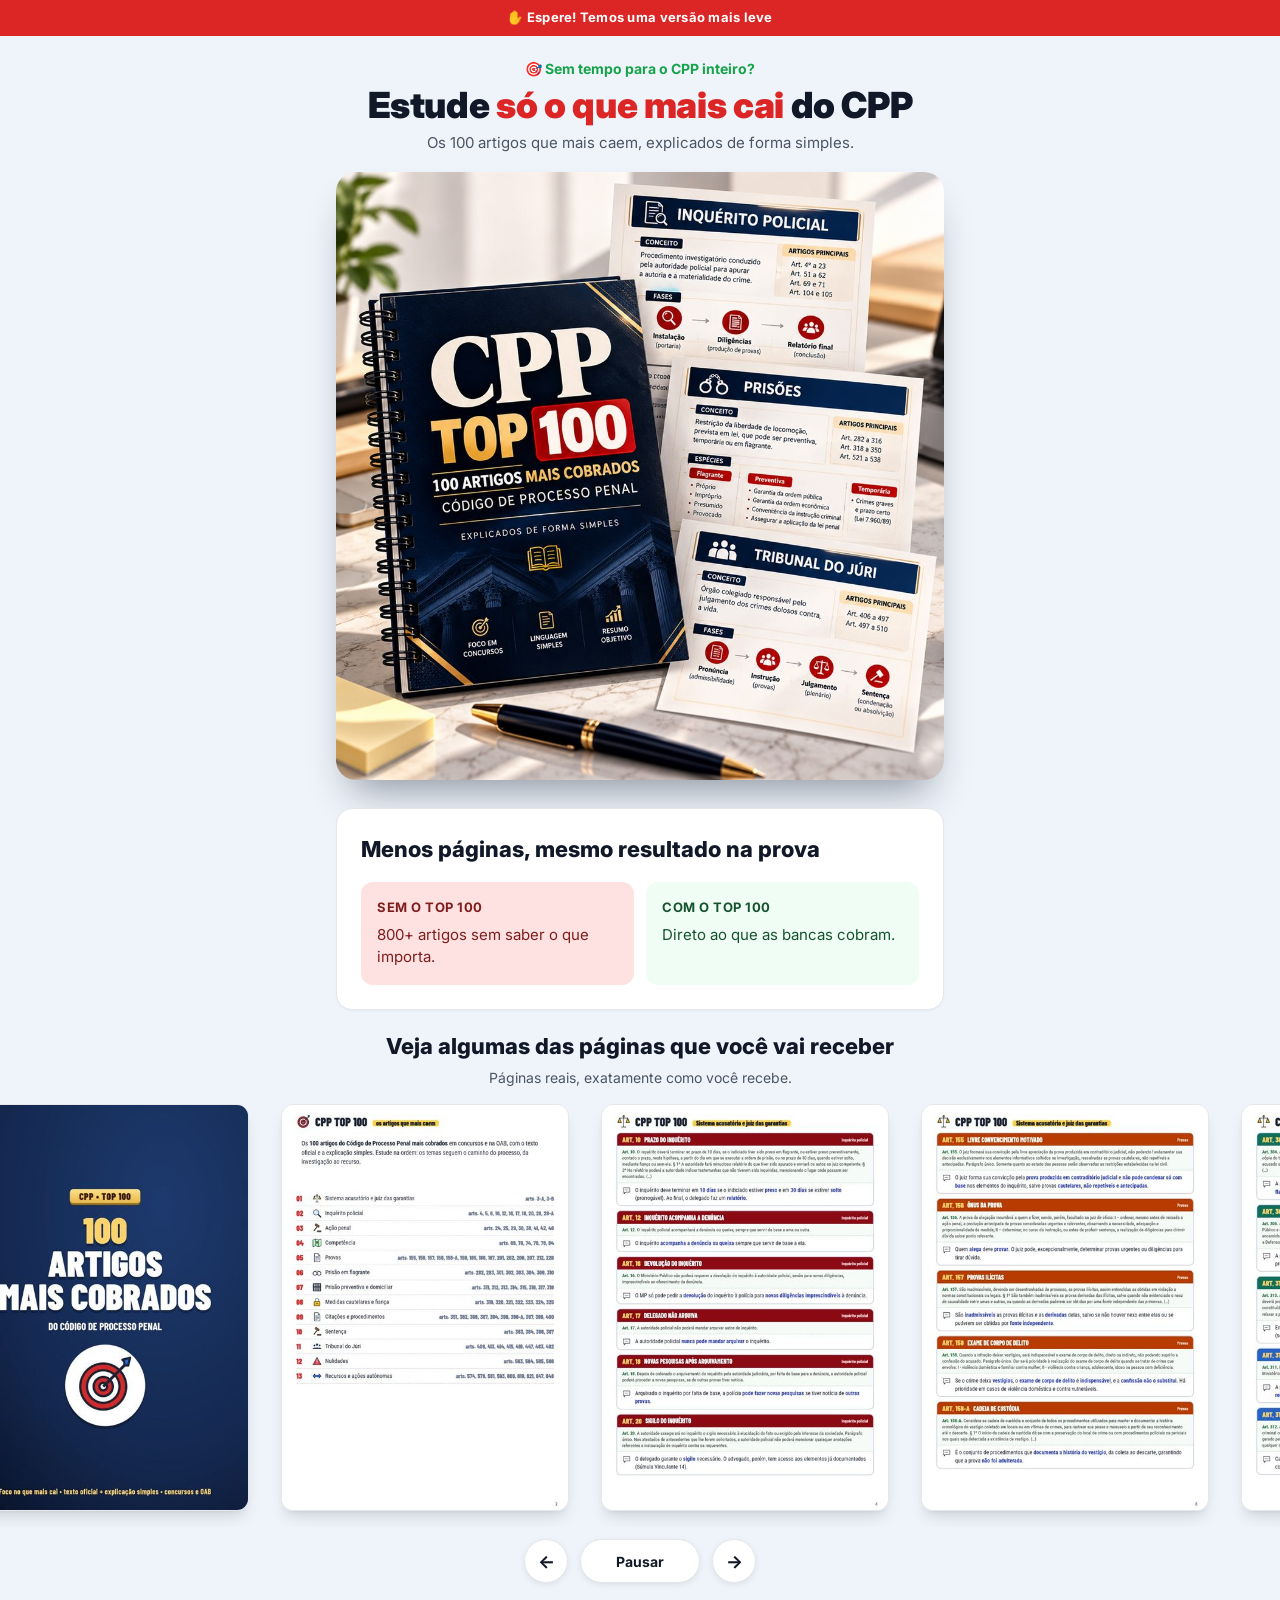
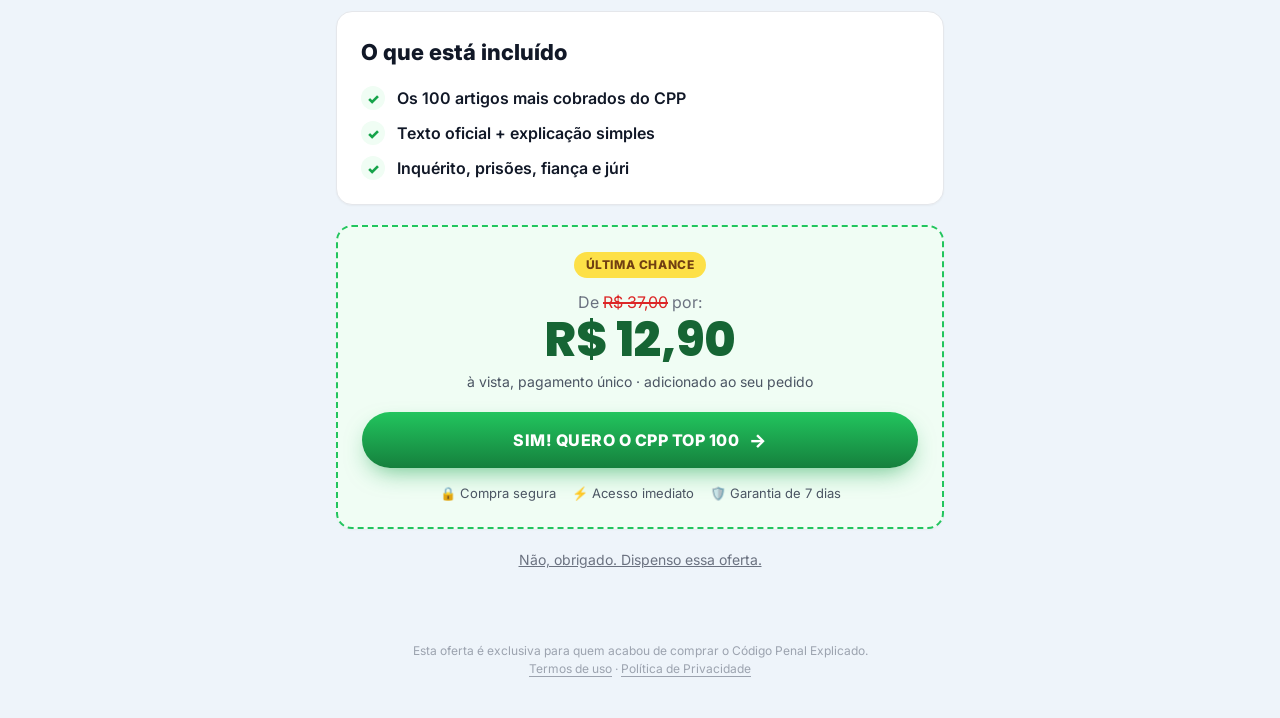
==== commit 6d064e48: "Remove botão fixo, nova chamada final e rodapé completo, cria Termos de uso Co-Authored-By: Claude O" ====
--- a/downsell-cpp.html
+++ b/downsell-cpp.html
@@ -94,6 +94,6 @@
       <a class="recusar" href="upsell-legislacao.html">Não, obrigado. Dispenso essa oferta.</a>
     </main>
 
-    <footer>Esta oferta é exclusiva para quem acabou de comprar o Código Penal Explicado.<br><a href="politica-privacidade.html">Política de Privacidade</a></footer>
+    <footer>Esta oferta é exclusiva para quem acabou de comprar o Código Penal Explicado.<br><a href="termos-de-uso.html">Termos de uso</a> · <a href="politica-privacidade.html">Política de Privacidade</a></footer>
   </body>
 </html>
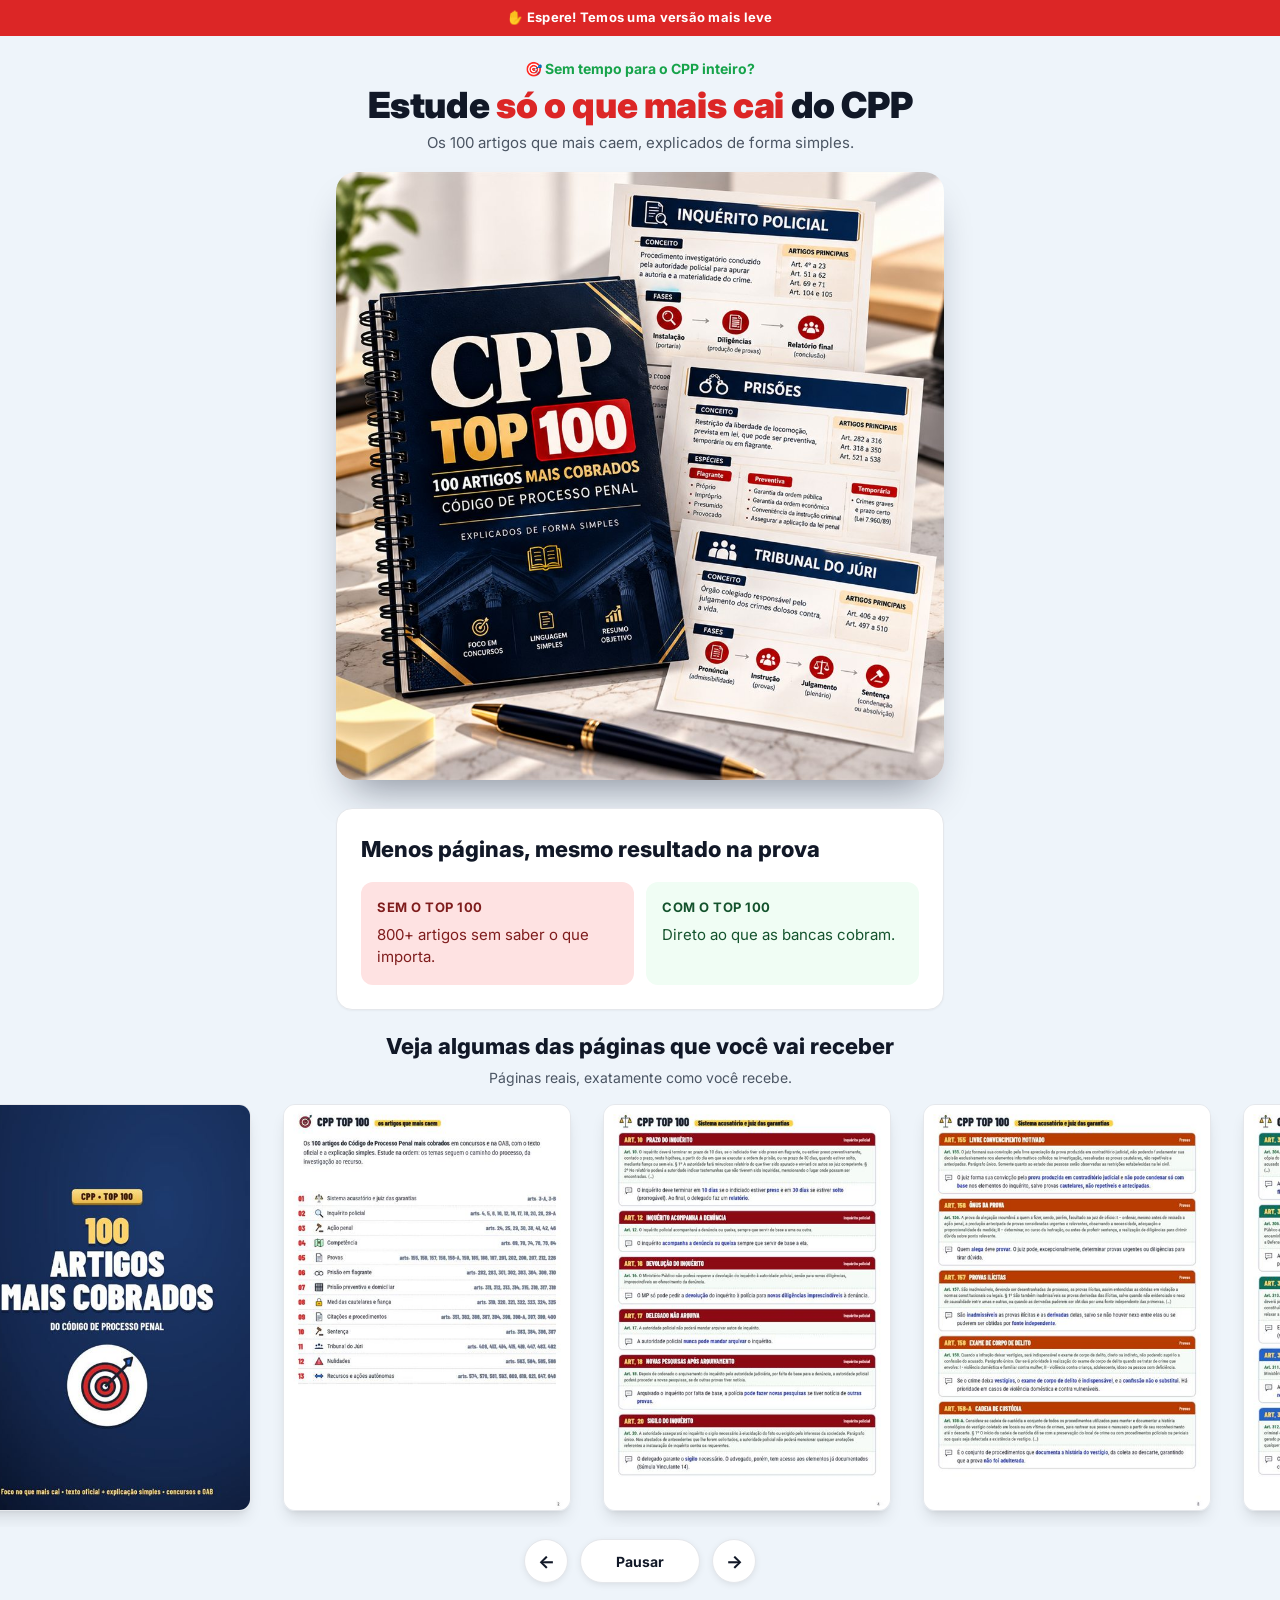
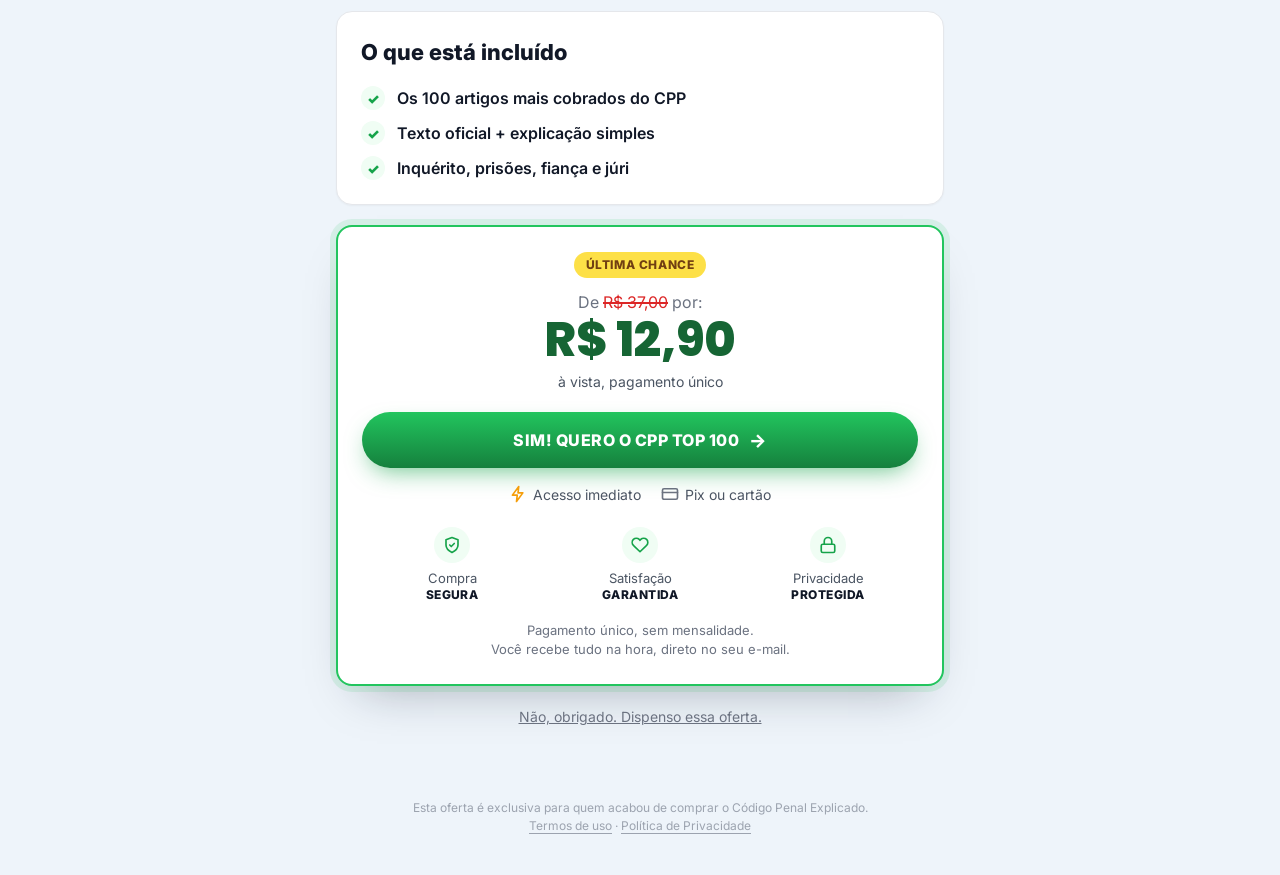
==== commit 0606ab5e: "Cards de oferta do funil no estilo do Premium: contorno verde, selos e pagamento Co-Authored-By: Cla" ====
--- a/downsell-cpp.html
+++ b/downsell-cpp.html
@@ -12,9 +12,9 @@
     <link rel="preconnect" href="https://fonts.googleapis.com">
     <link rel="preconnect" href="https://fonts.gstatic.com" crossorigin>
     <link rel="stylesheet" href="https://fonts.googleapis.com/css2?family=Inter:wght@400;500;600;700;800;900&family=Poppins:wght@700;800&display=swap">
-    <link rel="stylesheet" href="css/funil.css?v=202610291700">
+    <link rel="stylesheet" href="css/funil.css?v=202610291830">
     <link rel="preload" as="image" href="img/kit-cpp-top100.jpg" fetchpriority="high">
-    <script src="js/funil.js?v=202610291700" defer></script>
+    <script src="js/funil.js?v=202610291830" defer></script>
     <link rel="prefetch" href="upsell-legislacao.html">
     <link rel="prefetch" as="image" href="img/kit-legislacao.jpg">
     <script type="speculationrules">{"prefetch": [{"source": "list", "urls": ["upsell-legislacao.html"]}]}</script>
@@ -79,15 +79,19 @@
         <span class="selo">Última chance</span>
         <p class="de">De <s>R$ 37,00</s> por:</p>
         <p class="preco">R$ 12,90</p>
-        <p class="nota">à vista, pagamento único · adicionado ao seu pedido</p>
+        <p class="nota">à vista, pagamento único</p>
 
         <!-- Se a plataforma tiver upsell de 1 clique (Kiwify/Hotmart), cole o script dela no lugar deste botão. -->
         <a class="btn btn-verde btn-pulso" data-checkout="cpp-top100" href="#">Sim! Quero o CPP Top 100</a>
 
-        <div class="seguro">
-          <span>🔒 Compra segura</span>
-          <span>⚡ Acesso imediato</span>
-          <span>🛡️ Garantia de 7 dias</span>
+        <div class="pos">
+          <p class="pag"><span><i class="raio"><svg viewBox="0 0 24 24" fill="none" stroke="currentColor" stroke-width="2.2" stroke-linecap="round" stroke-linejoin="round" aria-hidden="true"><path d="M13 2L4.5 13.5H11L10 22l8.5-11.5H12L13 2z"/></svg></i>Acesso imediato</span><span><i><svg viewBox="0 0 24 24" fill="none" stroke="currentColor" stroke-width="2.2" stroke-linecap="round" stroke-linejoin="round" aria-hidden="true"><rect x="2" y="5" width="20" height="14" rx="2"/><path d="M2 10h20"/></svg></i>Pix ou cartão</span></p>
+          <div class="selos3">
+            <div><span class="ico"><svg viewBox="0 0 24 24" fill="none" stroke="currentColor" stroke-width="2.2" stroke-linecap="round" stroke-linejoin="round" aria-hidden="true"><path d="M12 22s8-4 8-10V5l-8-3-8 3v7c0 6 8 10 8 10z"/><path d="M9 12l2 2 4-4"/></svg></span>Compra<strong>SEGURA</strong></div>
+            <div><span class="ico"><svg viewBox="0 0 24 24" fill="none" stroke="currentColor" stroke-width="2.2" stroke-linecap="round" stroke-linejoin="round" aria-hidden="true"><path d="M20.8 4.6a5.5 5.5 0 0 0-7.8 0L12 5.7l-1-1.1a5.5 5.5 0 0 0-7.8 7.8l1 1.1L12 21l7.8-7.5 1-1.1a5.5 5.5 0 0 0 0-7.8z"/></svg></span>Satisfação<strong>GARANTIDA</strong></div>
+            <div><span class="ico"><svg viewBox="0 0 24 24" fill="none" stroke="currentColor" stroke-width="2.2" stroke-linecap="round" stroke-linejoin="round" aria-hidden="true"><rect x="3" y="11" width="18" height="11" rx="2"/><path d="M7 11V7a5 5 0 0 1 10 0v4"/></svg></span>Privacidade<strong>PROTEGIDA</strong></div>
+          </div>
+          <p class="pos-txt">Pagamento único, sem mensalidade.<br>Você recebe tudo na hora, direto no seu e-mail.</p>
         </div>
       </section>
 
--- a/css/funil.css
+++ b/css/funil.css
@@ -312,3 +312,18 @@
 .legal ul { padding-left: 20px; display: grid; gap: 6px; }
 .legal strong { color: var(--texto); }
 .legal a { color: var(--azul); }
+
+/* Card de oferta no mesmo estilo do Premium da página principal */
+.oferta { background: #fff; border: 2px solid var(--verde); box-shadow: 0 0 0 6px rgb(34 197 94 / .12), 0 24px 48px -24px rgb(15 23 42 / .35); }
+.oferta .pos { text-align: center; }
+.oferta .pag { display: flex; justify-content: center; gap: 20px; margin: 16px 0 22px; font-size: 14px; color: var(--texto-suave); }
+.oferta .pag span { display: inline-flex; align-items: center; gap: 6px; }
+.oferta .pag i { display: inline-grid; width: 18px; height: 18px; color: #6b7280; }
+.oferta .pag i.raio { color: #f59e0b; }
+.oferta .pag svg { width: 100%; height: 100%; }
+.selos3 { display: grid; grid-template-columns: repeat(3, 1fr); gap: 8px; margin-bottom: 18px; }
+.selos3 > div { display: flex; flex-direction: column; align-items: center; gap: 2px; font-size: 13px; color: var(--texto-suave); line-height: 1.2; }
+.selos3 strong { font-size: 12px; font-weight: 800; letter-spacing: .04em; color: var(--texto); }
+.selos3 .ico { width: 36px; height: 36px; border-radius: 999px; display: grid; place-items: center; background: var(--verde-claro); color: var(--verde-escuro); margin-bottom: 6px; }
+.selos3 .ico svg { width: 18px; height: 18px; }
+.oferta .pos-txt { font-size: 13px; line-height: 1.5; color: #6b7280; }
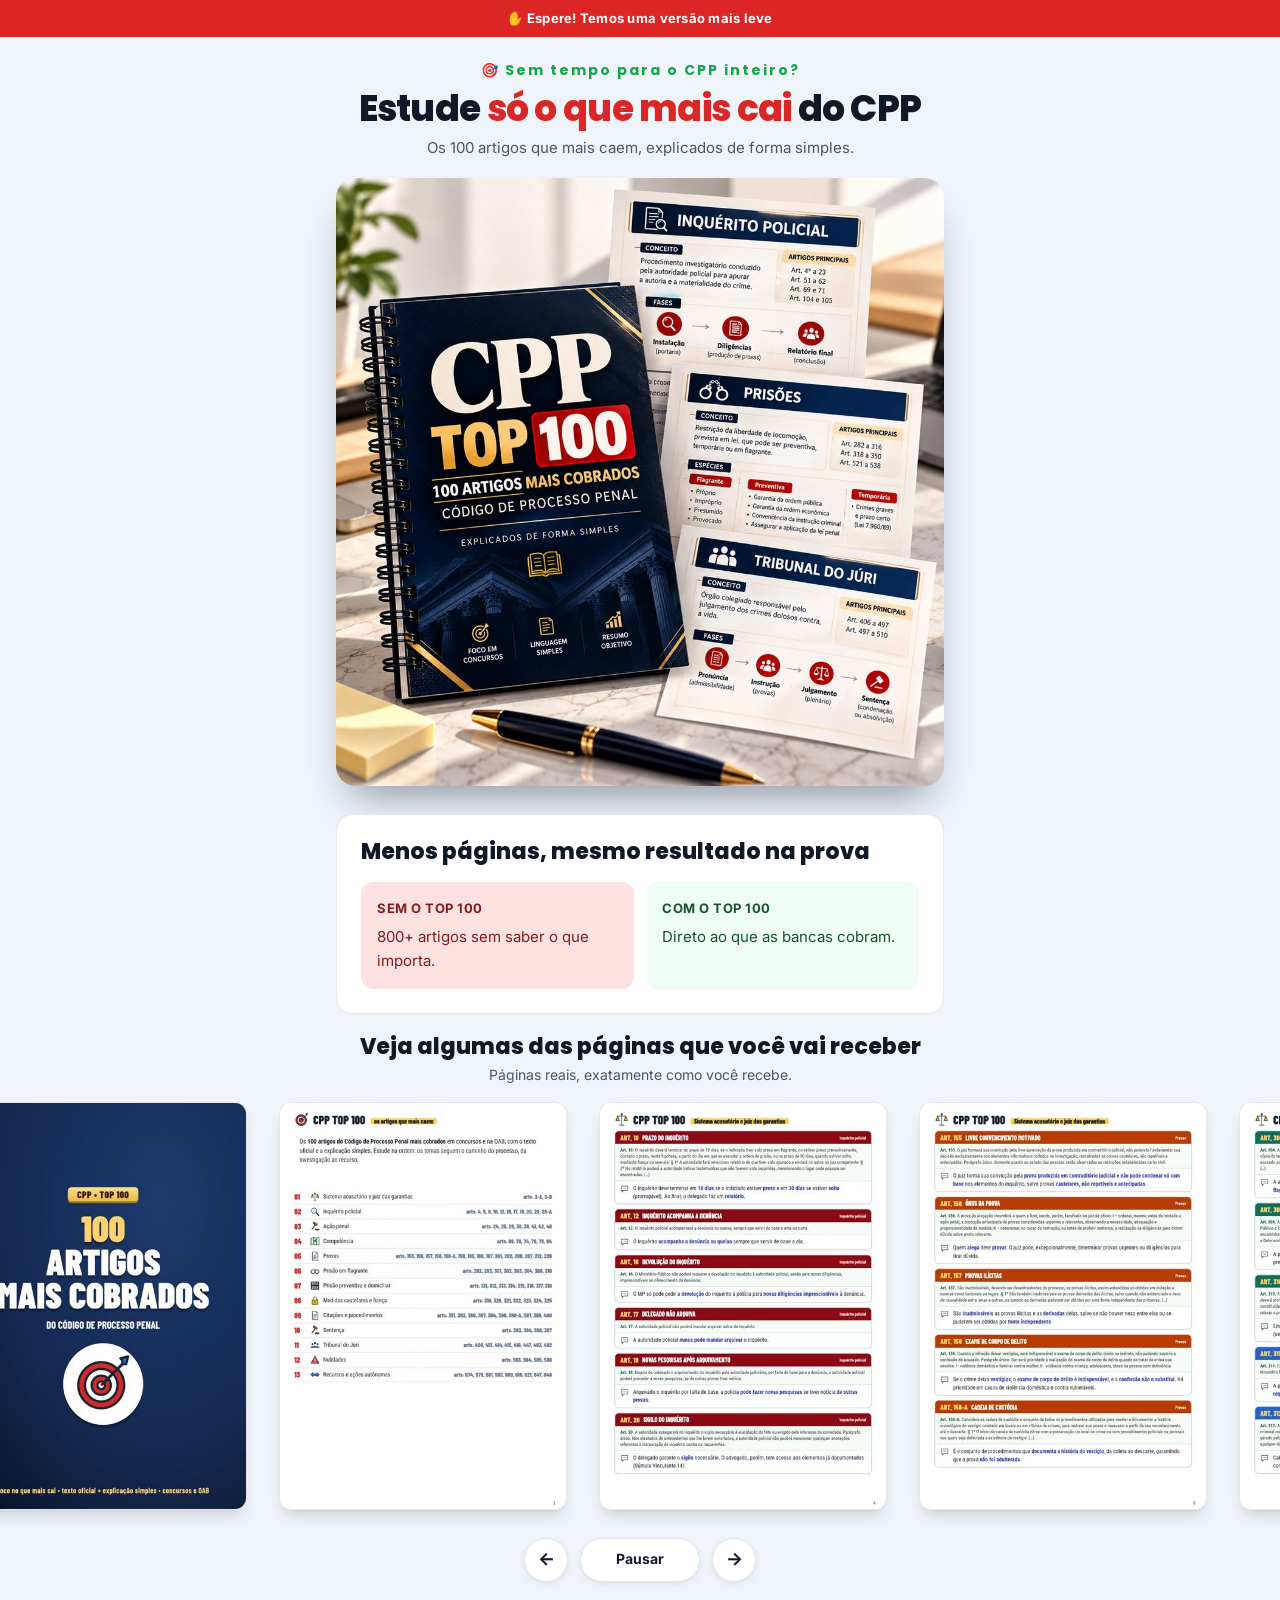
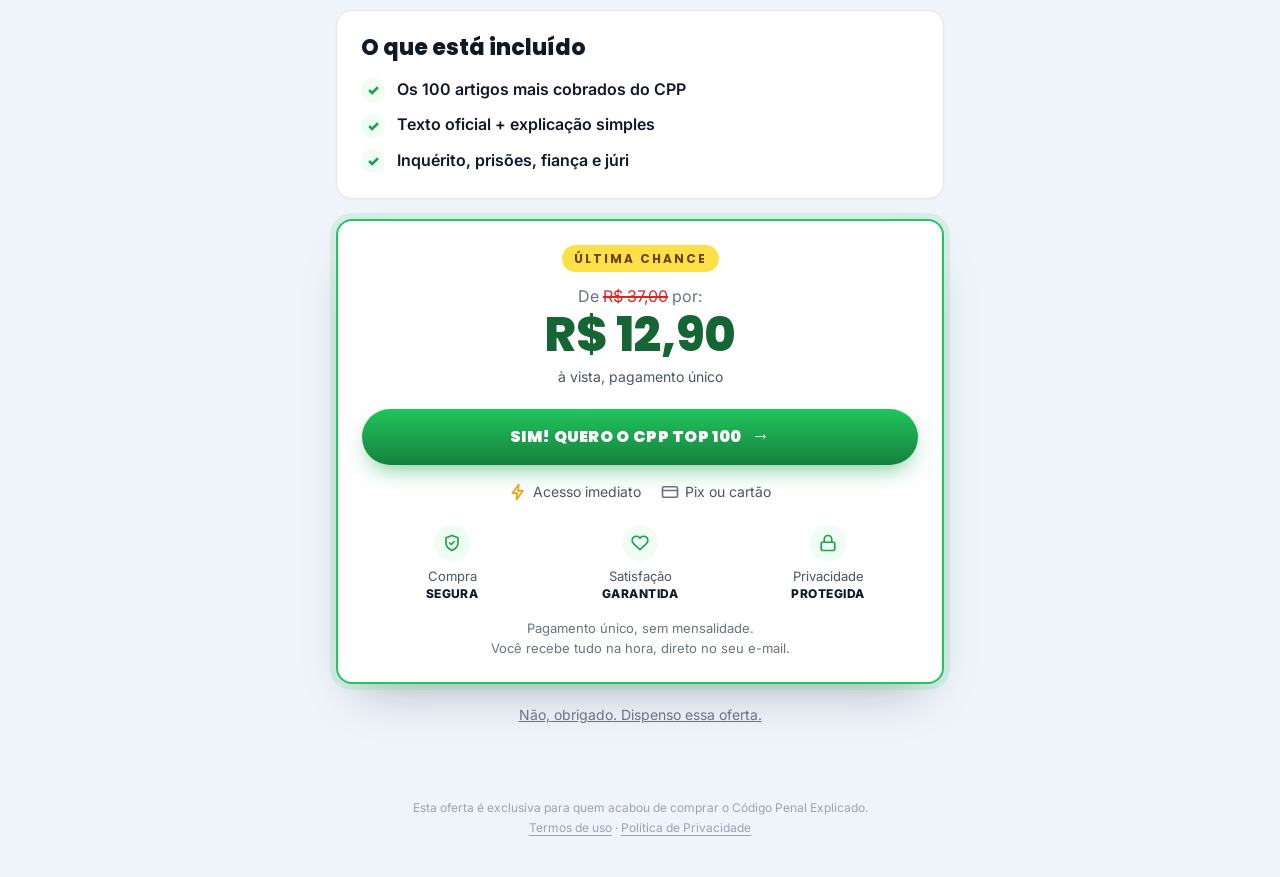
==== commit 0c9d9d45: "Tipografia Poppins/Inter igual à referência e bloco 'Seu pacote completo inclui' antes do preço Co-A" ====
--- a/downsell-cpp.html
+++ b/downsell-cpp.html
@@ -11,8 +11,8 @@
     <title>Última chance: CPP Top 100</title>
     <link rel="preconnect" href="https://fonts.googleapis.com">
     <link rel="preconnect" href="https://fonts.gstatic.com" crossorigin>
-    <link rel="stylesheet" href="https://fonts.googleapis.com/css2?family=Inter:wght@400;500;600;700;800;900&family=Poppins:wght@700;800&display=swap">
-    <link rel="stylesheet" href="css/funil.css?v=202610291830">
+    <link rel="stylesheet" href="https://fonts.googleapis.com/css2?family=Inter:wght@400;500;600;700;800;900&family=Poppins:wght@400;500;600;700;800;900&display=swap">
+    <link rel="stylesheet" href="css/funil.css?v=202611062000">
     <link rel="preload" as="image" href="img/kit-cpp-top100.jpg" fetchpriority="high">
     <script src="js/funil.js?v=202610291830" defer></script>
     <link rel="prefetch" href="upsell-legislacao.html">
--- a/css/funil.css
+++ b/css/funil.css
@@ -327,3 +327,10 @@
 .selos3 .ico { width: 36px; height: 36px; border-radius: 999px; display: grid; place-items: center; background: var(--verde-claro); color: var(--verde-escuro); margin-bottom: 6px; }
 .selos3 .ico svg { width: 18px; height: 18px; }
 .oferta .pos-txt { font-size: 13px; line-height: 1.5; color: #6b7280; }
+
+/* Tipografia igual a mapa.fluentecomlegenda.com */
+body{font-family:Inter,-apple-system,BlinkMacSystemFont,sans-serif;line-height:1.6}
+h1,h2,h3,h4{font-family:Poppins,-apple-system,BlinkMacSystemFont,sans-serif;font-weight:800;line-height:1.2}
+h1{letter-spacing:-.02em}
+.btn,.preco{font-family:Poppins,-apple-system,BlinkMacSystemFont,sans-serif;font-weight:900;letter-spacing:.3px}
+.selo,.pre{font-family:Poppins,sans-serif;font-weight:700;letter-spacing:2px}
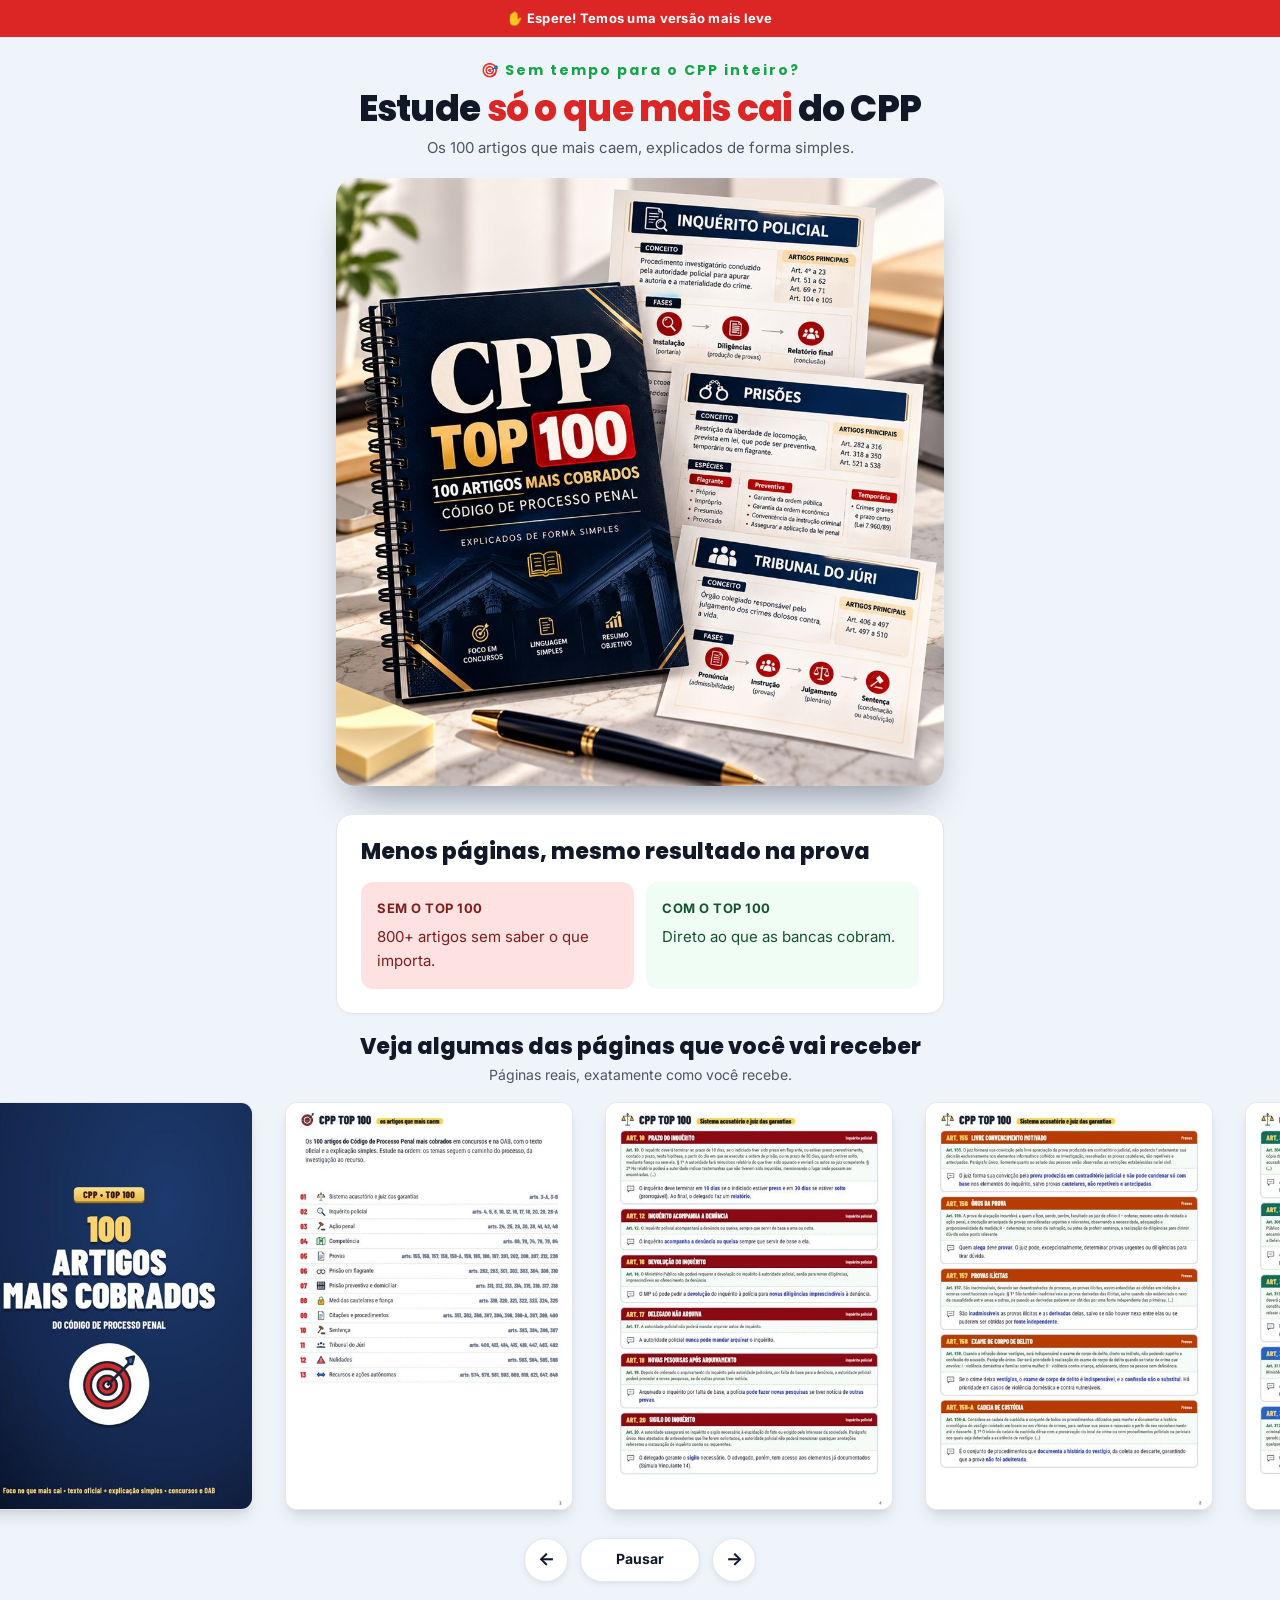
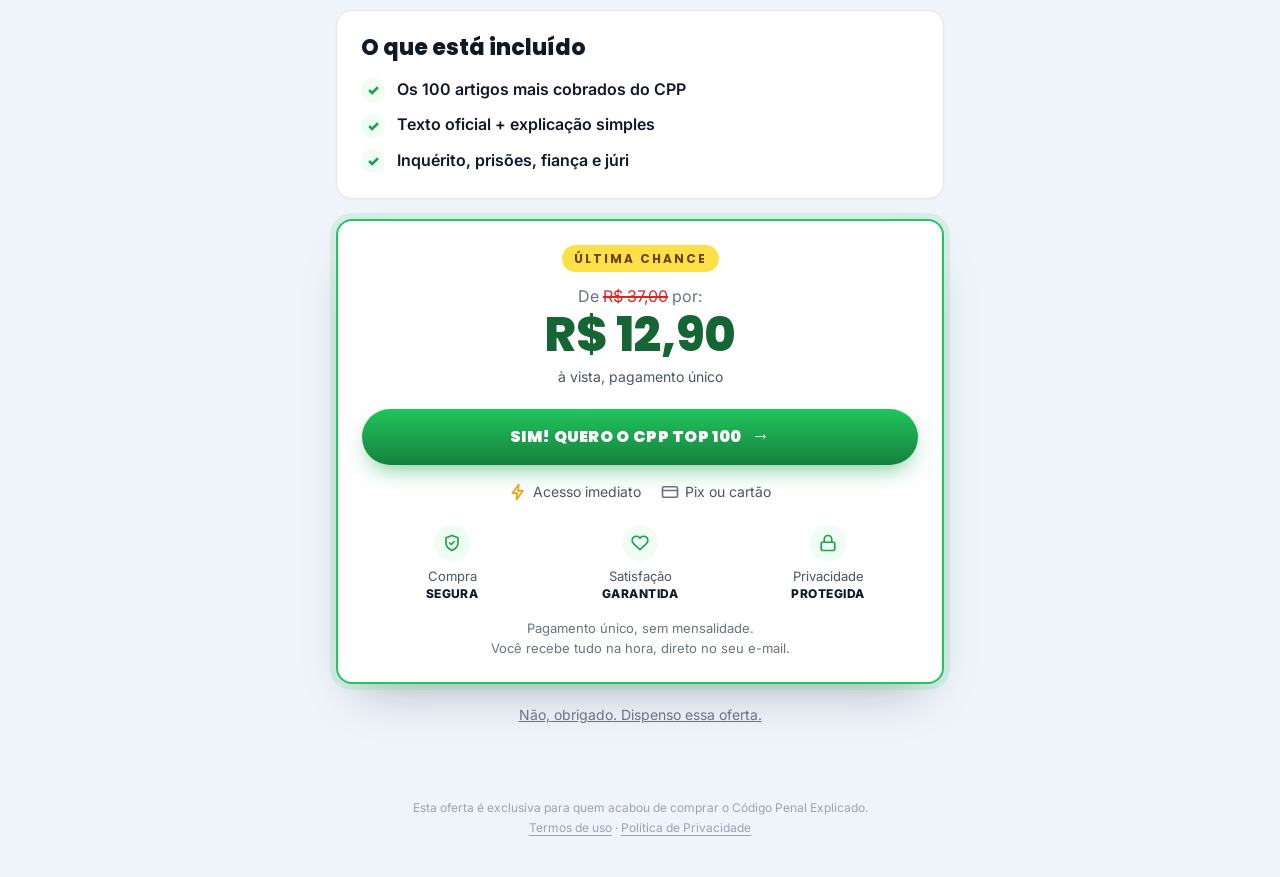
==== commit fb2b38ee: "Utmizey trocada para o novo dashboard em todas as páginas Co-Authored-By: Claude Opus 5.5 <noreply@a" ====
--- a/downsell-cpp.html
+++ b/downsell-cpp.html
@@ -3,8 +3,8 @@
   <head>
     <meta charset="utf-8">
     <meta name="viewport" content="width=device-width, initial-scale=1.0">
-    <script src="https://utmizey.com.br/v3/utmizey.js" data-utmizey-id="f74967ea-33e1-4a2a-aa40-24873eb88c4c" defer></script>
-    <script src="https://utmizey.com.br/v3/pixel.js" data-utmizey-pixel="99d56e5e-07d9-4719-a9d8-e78e670f6ea5" defer></script>
+    <script src="https://utmizey.com.br/v3/utmizey.js" data-utmizey-id="cf27b322-da27-4d6e-b2ea-458f156b24b7" defer></script>
+    <script src="https://utmizey.com.br/v3/pixel.js" data-utmizey-pixel="6fd1f375-8a41-4c3f-b0ee-1b8749f5aa23" defer></script>
     <meta name="robots" content="noindex">
     <link rel="icon" href="img/favicon.svg" type="image/svg+xml">
     <link rel="apple-touch-icon" href="img/apple-touch-icon.png">
